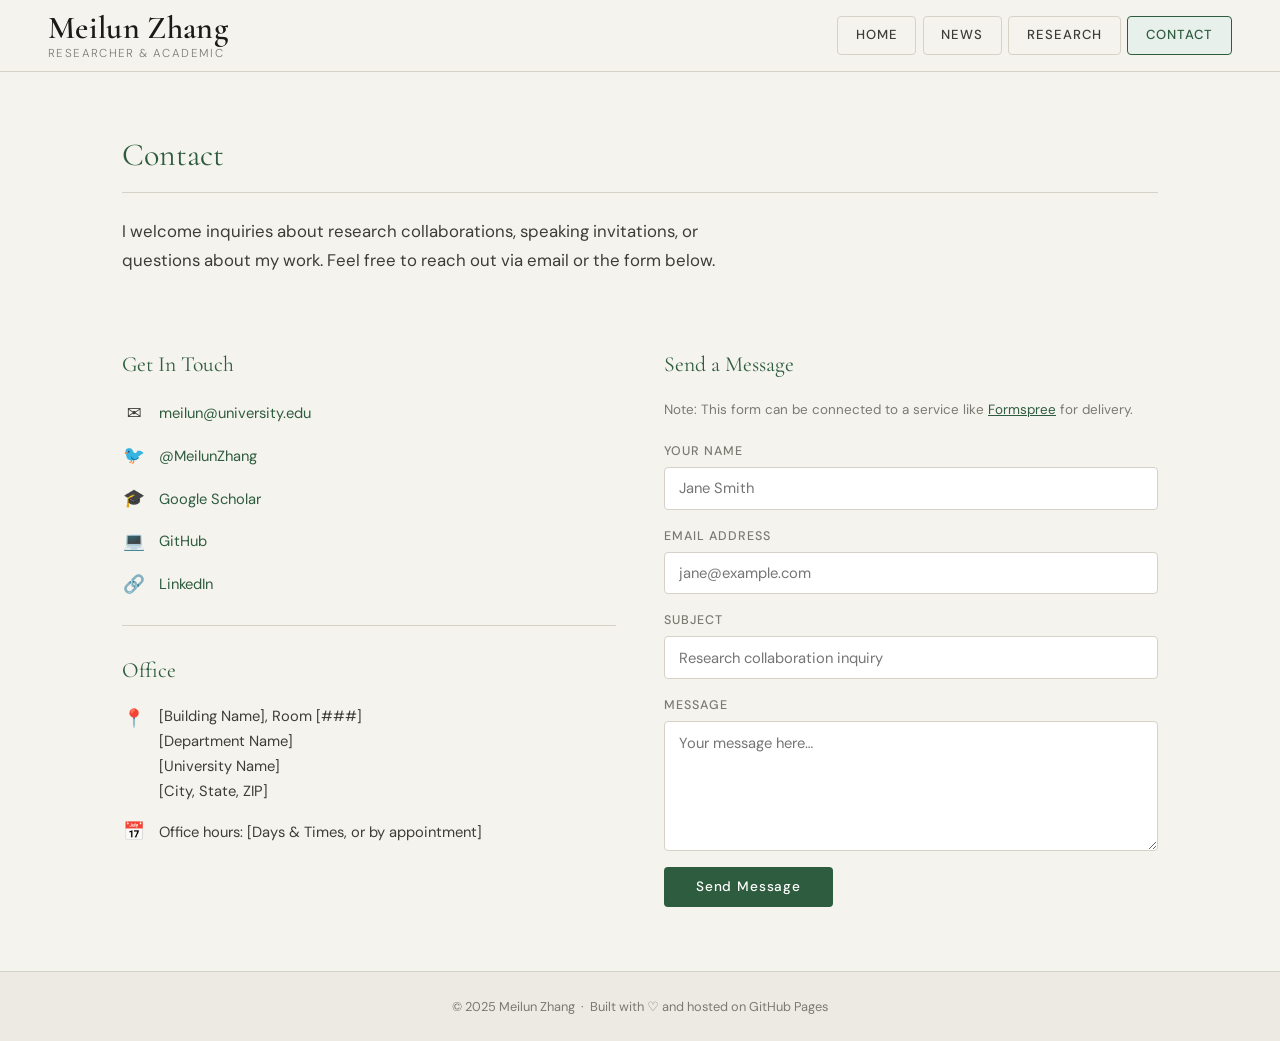
==== contact.html @ bdab4076 "initial page" ====
<!DOCTYPE html>
<html lang="en">
<head>
  <meta charset="UTF-8" />
  <meta name="viewport" content="width=device-width, initial-scale=1.0"/>
  <title>Contact — Meilun Zhang</title>
  <link rel="stylesheet" href="style.css" />
  <link href="https://fonts.googleapis.com/css2?family=Cormorant+Garamond:ital,wght@0,300;0,400;0,600;1,300;1,400&family=DM+Sans:wght@300;400;500&display=swap" rel="stylesheet"/>
</head>
<body>

  <header class="banner">
    <div class="banner-name">
      <span class="name-main">Meilun Zhang</span>
      <span class="name-sub">Researcher &amp; Academic</span>
    </div>
    <nav class="banner-nav">
      <a href="index.html" class="nav-btn">Home</a>
      <a href="news.html" class="nav-btn">News</a>
      <a href="research.html" class="nav-btn">Research</a>
      <a href="contact.html" class="nav-btn active">Contact</a>
    </nav>
  </header>

  <main class="container">

    <section>
      <h2 class="section-title">Contact</h2>
      <p class="page-intro">
        I welcome inquiries about research collaborations, speaking invitations, or questions about my work.
        Feel free to reach out via email or the form below.
      </p>
    </section>

    <section class="contact-grid">

      <!-- LEFT: CONTACT INFO -->
      <div class="contact-info">

        <h3 style="font-family:var(--font-serif);font-size:1.35rem;font-weight:400;color:var(--accent);margin-bottom:1rem;">Get In Touch</h3>

        <div class="contact-row">
          <span class="icon">✉️</span>
          <a href="mailto:meilun@university.edu">meilun@university.edu</a>
        </div>

        <div class="contact-row">
          <span class="icon">🐦</span>
          <a href="https://twitter.com/" target="_blank">@MeilunZhang</a>
        </div>

        <div class="contact-row">
          <span class="icon">🎓</span>
          <a href="https://scholar.google.com/" target="_blank">Google Scholar</a>
        </div>

        <div class="contact-row">
          <span class="icon">💻</span>
          <a href="https://github.com/" target="_blank">GitHub</a>
        </div>

        <div class="contact-row">
          <span class="icon">🔗</span>
          <a href="https://linkedin.com/in/" target="_blank">LinkedIn</a>
        </div>

        <hr style="border:none;border-top:1px solid var(--border);margin:1.6rem 0;" />

        <h3 style="font-family:var(--font-serif);font-size:1.35rem;font-weight:400;color:var(--accent);margin-bottom:1rem;">Office</h3>

        <div class="contact-row" style="align-items:flex-start;">
          <span class="icon">📍</span>
          <span>
            [Building Name], Room [###]<br/>
            [Department Name]<br/>
            [University Name]<br/>
            [City, State, ZIP]
          </span>
        </div>

        <div class="contact-row" style="margin-top:0.6rem;">
          <span class="icon">📅</span>
          <span>Office hours: [Days &amp; Times, or by appointment]</span>
        </div>

      </div>

      <!-- RIGHT: CONTACT FORM (static — wire up via Formspree or similar) -->
      <div>
        <h3 style="font-family:var(--font-serif);font-size:1.35rem;font-weight:400;color:var(--accent);margin-bottom:1rem;">Send a Message</h3>
        <p style="font-size:0.84rem;color:var(--ink-light);margin-bottom:1.2rem;">
          Note: This form can be connected to a service like 
          <a href="https://formspree.io" target="_blank" style="color:var(--accent);">Formspree</a> for delivery.
        </p>

        <form class="contact-form" action="#" method="POST">
          <div class="form-group">
            <label for="name">Your Name</label>
            <input type="text" id="name" name="name" placeholder="Jane Smith" required />
          </div>
          <div class="form-group">
            <label for="email">Email Address</label>
            <input type="email" id="email" name="email" placeholder="jane@example.com" required />
          </div>
          <div class="form-group">
            <label for="subject">Subject</label>
            <input type="text" id="subject" name="subject" placeholder="Research collaboration inquiry" />
          </div>
          <div class="form-group">
            <label for="message">Message</label>
            <textarea id="message" name="message" placeholder="Your message here…" required></textarea>
          </div>
          <button type="submit" class="submit-btn">Send Message</button>
        </form>
      </div>

    </section>

  </main>

  <footer class="site-footer">
    <p>© 2025 Meilun Zhang &nbsp;·&nbsp; Built with ♡ and hosted on GitHub Pages</p>
  </footer>

</body>
</html>
---- style.css ----
/* =============================================
   MEILUN ZHANG — ACADEMIC PERSONAL SITE
   Style: Refined editorial / natural academic
   Fonts: Cormorant Garamond + DM Sans
   ============================================= */

*, *::before, *::after { box-sizing: border-box; margin: 0; padding: 0; }

:root {
  --ink:       #1a1a18;
  --ink-mid:   #3d3d38;
  --ink-light: #7a7a72;
  --paper:     #f5f3ee;
  --paper-dark:#eceae3;
  --accent:    #2e5c3e;      /* Pacific Northwest forest green */
  --accent-lt: #4a8c63;
  --accent-bg: #e8f0eb;
  --gold:      #b5883a;
  --border:    #d6d2c8;
  --radius:    4px;
  --max-w:     1100px;
  --font-serif: 'Cormorant Garamond', Georgia, serif;
  --font-sans:  'DM Sans', system-ui, sans-serif;
}

html { scroll-behavior: smooth; }

body {
  background: var(--paper);
  color: var(--ink);
  font-family: var(--font-sans);
  font-size: 16px;
  line-height: 1.7;
}

/* ── BANNER ─────────────────────────────────── */
.banner {
  display: flex;
  align-items: center;
  justify-content: space-between;
  padding: 0 3rem;
  height: 72px;
  background: var(--paper);
  position: sticky;
  top: 0;
  z-index: 100;
  box-shadow: none;
  border-bottom: 1px solid var(--border);
}

.banner-name {
  display: flex;
  flex-direction: column;
  line-height: 1.15;
}

.name-main {
  font-family: var(--font-serif);
  font-size: 2rem;
  font-weight: 600;
  color: var(--ink);
  letter-spacing: 0.01em;
}

.name-sub {
  font-size: 0.72rem;
  color: var(--ink-light);
  letter-spacing: 0.12em;
  text-transform: uppercase;
  font-weight: 300;
}

/* ── NAV BUTTONS ─────────────────────────────── */
.banner-nav {
  display: flex;
  gap: 0.4rem;
}

.nav-btn {
  font-family: var(--font-sans);
  font-size: 0.82rem;
  font-weight: 500;
  letter-spacing: 0.08em;
  text-transform: uppercase;
  text-decoration: none;
  color: var(--ink-mid);
  padding: 0.45rem 1.1rem;
  border: 1px solid var(--border);
  border-radius: var(--radius);
  transition: background 0.2s, color 0.2s, border-color 0.2s;
}

.nav-btn:hover,
.nav-btn.active {
  background: var(--accent-bg);
  color: var(--accent);
  border-color: var(--accent);
}

.nav-btn.active {
  background: var(--accent-bg);
  border-color: var(--accent);
}

/* ── HERO IMAGE ──────────────────────────────── */
.hero {
  width: 100%;
  overflow: hidden;
  position: relative;
}

.hero-img-wrap {
  position: relative;
  width: 100%;
  height: clamp(260px, 38vw, 480px);
  overflow: hidden;
}

.hero-img {
  width: 100%;
  height: 100%;
  object-fit: cover;
  object-position: center 60%;
  display: block;
  filter: saturate(0.9) brightness(0.95);
  transition: transform 8s ease;
}

.hero-img:hover { transform: scale(1.02); }

.hero-caption {
  position: absolute;
  bottom: 1rem;
  right: 1.4rem;
  font-size: 0.74rem;
  color: rgba(255,255,255,0.75);
  letter-spacing: 0.1em;
  text-transform: uppercase;
  text-shadow: 0 1px 4px rgba(0,0,0,0.5);
}

/* ── CONTAINER ───────────────────────────────── */
.container {
  max-width: var(--max-w);
  margin: 0 auto;
  padding: 3.5rem 2rem 4rem;
  display: flex;
  flex-direction: column;
  gap: 4rem;
}

/* ── SECTION TITLES ──────────────────────────── */
.section-title {
  font-family: var(--font-serif);
  font-size: 2rem;
  font-weight: 400;
  color: var(--accent);
  margin-bottom: 1.5rem;
  padding-bottom: 0.6rem;
  border-bottom: 1.5px solid var(--border);
}

/* ── ABOUT SECTION ───────────────────────────── */
.about-section {
  display: grid;
  grid-template-columns: 1fr 300px;
  gap: 3.5rem;
  align-items: start;
}

.about-text p {
  color: var(--ink-mid);
  margin-bottom: 1rem;
  font-size: 1rem;
}

.about-highlights {
  display: flex;
  flex-direction: column;
  gap: 1rem;
}

.highlight-card {
  background: var(--paper-dark);
  border: 1px solid var(--border);
  border-left: 3px solid var(--accent);
  border-radius: var(--radius);
  padding: 1.1rem 1.2rem;
}

.highlight-icon { font-size: 1.2rem; }

.highlight-card h3 {
  font-family: var(--font-sans);
  font-size: 0.78rem;
  font-weight: 500;
  letter-spacing: 0.1em;
  text-transform: uppercase;
  color: var(--accent);
  margin: 0.3rem 0 0.5rem;
}

.highlight-card p {
  font-size: 0.88rem;
  color: var(--ink-mid);
  line-height: 1.5;
}

/* ── RECENT HIGHLIGHTS ───────────────────────── */
.highlight-row {
  display: flex;
  flex-direction: column;
  gap: 1rem;
  margin-bottom: 1.2rem;
}

.highlight-item {
  display: flex;
  gap: 1.2rem;
  align-items: flex-start;
  padding: 0.9rem 1rem;
  background: var(--paper-dark);
  border-radius: var(--radius);
  border: 1px solid var(--border);
}

.date-tag {
  font-size: 0.75rem;
  font-weight: 500;
  letter-spacing: 0.06em;
  background: var(--accent-bg);
  color: var(--accent);
  padding: 0.2rem 0.55rem;
  border-radius: 2px;
  white-space: nowrap;
  flex-shrink: 0;
  margin-top: 0.15rem;
}

.highlight-item p {
  font-size: 0.92rem;
  color: var(--ink-mid);
}

.btn-link {
  font-size: 0.85rem;
  font-weight: 500;
  color: var(--accent);
  text-decoration: none;
  letter-spacing: 0.03em;
  border-bottom: 1px solid var(--accent-lt);
  padding-bottom: 1px;
  transition: color 0.2s;
}
.btn-link:hover { color: var(--accent-lt); }

/* ── NEWS PAGE ───────────────────────────────── */
.news-list { display: flex; flex-direction: column; gap: 1.4rem; }

.news-item {
  display: grid;
  grid-template-columns: 90px 1fr;
  gap: 1.5rem;
  padding-bottom: 1.4rem;
  border-bottom: 1px solid var(--border);
}

.news-date {
  font-family: var(--font-serif);
  font-size: 0.9rem;
  color: var(--ink-light);
  padding-top: 0.15rem;
}

.news-item h3 {
  font-family: var(--font-sans);
  font-size: 0.95rem;
  font-weight: 500;
  margin-bottom: 0.3rem;
  color: var(--ink);
}

.news-item p { font-size: 0.88rem; color: var(--ink-mid); }

.news-tag {
  display: inline-block;
  font-size: 0.7rem;
  letter-spacing: 0.08em;
  text-transform: uppercase;
  padding: 0.15rem 0.5rem;
  border-radius: 2px;
  margin-bottom: 0.4rem;
}
.tag-pub   { background: #e0ecff; color: #2255a4; }
.tag-award { background: #fff4d6; color: #8a5c00; }
.tag-talk  { background: #e8f0eb; color: var(--accent); }
.tag-misc  { background: var(--paper-dark); color: var(--ink-light); }

/* ── RESEARCH PAGE ───────────────────────────── */
.research-grid {
  display: grid;
  grid-template-columns: repeat(auto-fill, minmax(300px, 1fr));
  gap: 1.5rem;
  margin-bottom: 2rem;
}

.research-card {
  background: var(--paper-dark);
  border: 1px solid var(--border);
  border-radius: var(--radius);
  padding: 1.5rem;
  transition: box-shadow 0.2s;
}

.research-card:hover { box-shadow: 0 4px 18px rgba(0,0,0,0.08); }

.research-card h3 {
  font-family: var(--font-serif);
  font-size: 1.2rem;
  font-weight: 400;
  color: var(--accent);
  margin-bottom: 0.6rem;
}

.research-card p { font-size: 0.88rem; color: var(--ink-mid); }

.pub-list { display: flex; flex-direction: column; gap: 1.2rem; }

.pub-item {
  padding: 1rem 1.2rem;
  border-left: 3px solid var(--border);
  background: var(--paper-dark);
  border-radius: 0 var(--radius) var(--radius) 0;
  transition: border-color 0.2s;
}

.pub-item:hover { border-left-color: var(--accent); }

.pub-item h4 {
  font-family: var(--font-sans);
  font-size: 0.95rem;
  font-weight: 500;
  margin-bottom: 0.25rem;
}

.pub-item .pub-venue {
  font-size: 0.82rem;
  color: var(--accent-lt);
  font-style: italic;
}

.pub-item .pub-authors {
  font-size: 0.82rem;
  color: var(--ink-light);
}

.pub-links { margin-top: 0.5rem; display: flex; gap: 0.6rem; }

.pub-link {
  font-size: 0.75rem;
  font-weight: 500;
  letter-spacing: 0.06em;
  text-transform: uppercase;
  color: var(--accent);
  text-decoration: none;
  padding: 0.15rem 0.5rem;
  border: 1px solid var(--accent);
  border-radius: 2px;
  transition: background 0.2s, color 0.2s;
}
.pub-link:hover { background: var(--accent); color: #fff; }

/* ── CONTACT PAGE ────────────────────────────── */
.contact-grid {
  display: grid;
  grid-template-columns: 1fr 1fr;
  gap: 3rem;
}

.contact-info p { font-size: 0.92rem; color: var(--ink-mid); margin-bottom: 0.6rem; }

.contact-row {
  display: flex;
  align-items: center;
  gap: 0.8rem;
  margin-bottom: 0.8rem;
}

.contact-row .icon { font-size: 1.1rem; width: 1.5rem; text-align: center; }

.contact-row a {
  color: var(--accent);
  text-decoration: none;
  font-size: 0.92rem;
}
.contact-row a:hover { text-decoration: underline; }

.contact-row span { font-size: 0.92rem; color: var(--ink-mid); }

.contact-form { display: flex; flex-direction: column; gap: 1rem; }

.form-group { display: flex; flex-direction: column; gap: 0.3rem; }

.form-group label {
  font-size: 0.78rem;
  font-weight: 500;
  letter-spacing: 0.08em;
  text-transform: uppercase;
  color: var(--ink-light);
}

.form-group input,
.form-group textarea {
  font-family: var(--font-sans);
  font-size: 0.92rem;
  padding: 0.65rem 0.9rem;
  border: 1px solid var(--border);
  border-radius: var(--radius);
  background: #fff;
  color: var(--ink);
  outline: none;
  transition: border-color 0.2s;
}

.form-group input:focus,
.form-group textarea:focus { border-color: var(--accent); }

.form-group textarea { resize: vertical; min-height: 130px; }

.submit-btn {
  align-self: flex-start;
  background: var(--accent);
  color: #fff;
  border: none;
  padding: 0.7rem 2rem;
  font-family: var(--font-sans);
  font-size: 0.85rem;
  font-weight: 500;
  letter-spacing: 0.06em;
  border-radius: var(--radius);
  cursor: pointer;
  transition: background 0.2s;
}
.submit-btn:hover { background: var(--accent-lt); }

/* ── PAGE INTRO ──────────────────────────────── */
.page-intro {
  font-size: 1.05rem;
  color: var(--ink-mid);
  max-width: 640px;
  margin-bottom: 0.5rem;
}

/* ── FOOTER ──────────────────────────────────── */
.site-footer {
  text-align: center;
  padding: 1.5rem;
  font-size: 0.8rem;
  color: var(--ink-light);
  border-top: 1px solid var(--border);
  background: var(--paper-dark);
}

/* ── RESPONSIVE ──────────────────────────────── */
@media (max-width: 800px) {
  .banner { padding: 0 1.2rem; }
  .name-sub { display: none; }
  .about-section { grid-template-columns: 1fr; }
  .contact-grid  { grid-template-columns: 1fr; }
  .research-grid { grid-template-columns: 1fr; }
  .news-item     { grid-template-columns: 1fr; gap: 0.3rem; }
}

@media (max-width: 520px) {
  .banner { height: 60px; }
  .name-main { font-size: 1.2rem; }
  .nav-btn { font-size: 0.72rem; padding: 0.35rem 0.7rem; }
}
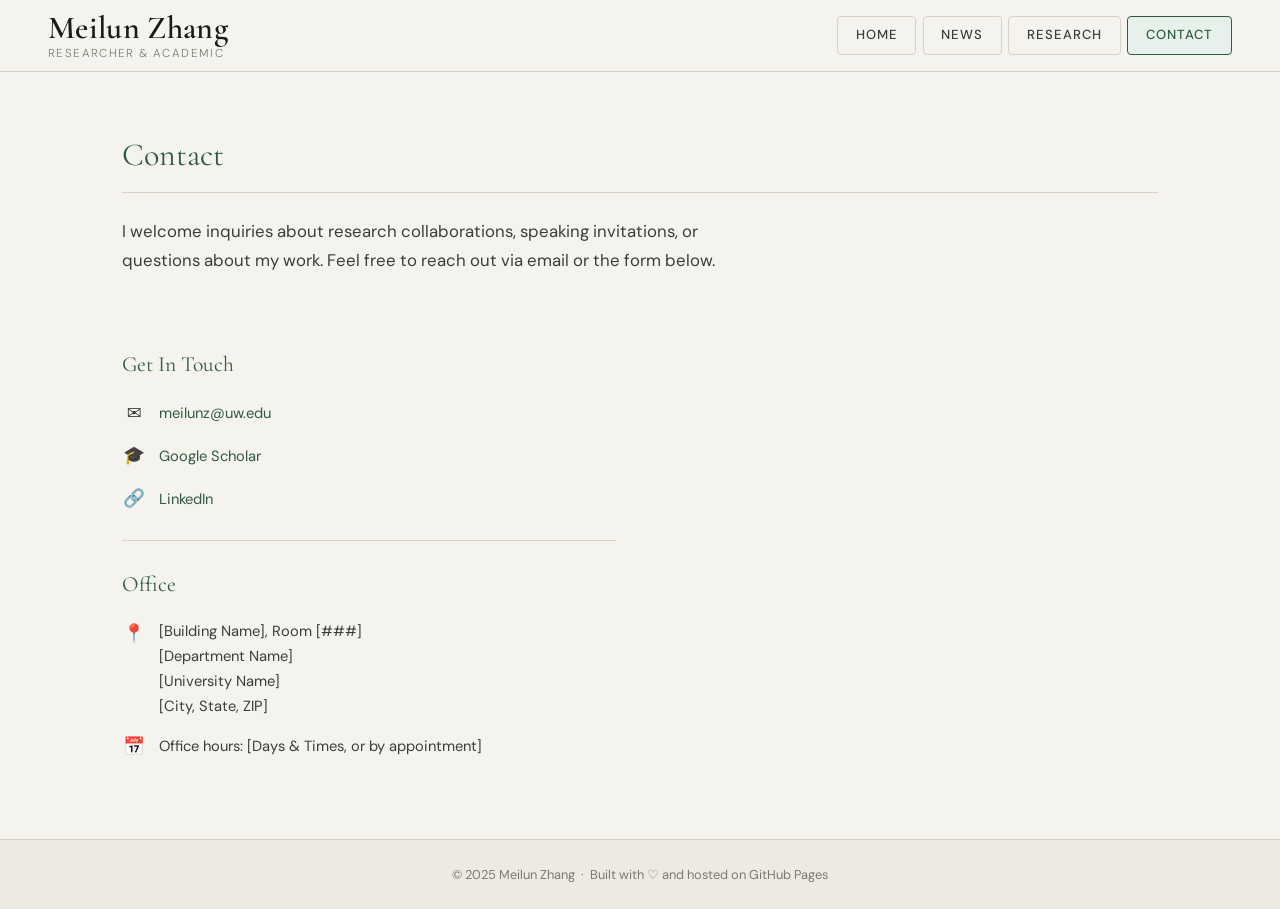
==== commit 56c0ad43: "home page update" ====
--- a/contact.html
+++ b/contact.html
@@ -41,23 +41,23 @@
 
         <div class="contact-row">
           <span class="icon">✉️</span>
-          <a href="mailto:meilun@university.edu">meilun@university.edu</a>
+          <a href="mailto:meilun@university.edu">meilunz@uw.edu</a>
         </div>
-
+<!-- 
         <div class="contact-row">
           <span class="icon">🐦</span>
           <a href="https://twitter.com/" target="_blank">@MeilunZhang</a>
-        </div>
+        </div> -->
 
         <div class="contact-row">
           <span class="icon">🎓</span>
-          <a href="https://scholar.google.com/" target="_blank">Google Scholar</a>
+          <a href="https://scholar.google.com/citations?user=YMAUSdoAAAAJ&hl=en" target="_blank">Google Scholar</a>
         </div>
 
-        <div class="contact-row">
+        <!-- <div class="contact-row">
           <span class="icon">💻</span>
           <a href="https://github.com/" target="_blank">GitHub</a>
-        </div>
+        </div> -->
 
         <div class="contact-row">
           <span class="icon">🔗</span>
@@ -85,7 +85,7 @@
 
       </div>
 
-      <!-- RIGHT: CONTACT FORM (static — wire up via Formspree or similar) -->
+      <!-- RIGHT: CONTACT FORM (static — wire up via Formspree or similar)
       <div>
         <h3 style="font-family:var(--font-serif);font-size:1.35rem;font-weight:400;color:var(--accent);margin-bottom:1rem;">Send a Message</h3>
         <p style="font-size:0.84rem;color:var(--ink-light);margin-bottom:1.2rem;">
@@ -112,7 +112,7 @@
           </div>
           <button type="submit" class="submit-btn">Send Message</button>
         </form>
-      </div>
+      </div> -->
 
     </section>
 
--- a/style.css
+++ b/style.css
@@ -188,9 +188,13 @@
   padding: 1.1rem 1.2rem;
 }
 
+
 .highlight-icon { font-size: 1.2rem; }
 
 .highlight-card h3 {
+  display: flex;
+  align-items: center;
+  gap: 8px;
   font-family: var(--font-sans);
   font-size: 0.78rem;
   font-weight: 500;
@@ -204,6 +208,7 @@
   font-size: 0.88rem;
   color: var(--ink-mid);
   line-height: 1.5;
+  margin-bottom: 10px;
 }
 
 /* ── RECENT HIGHLIGHTS ───────────────────────── */
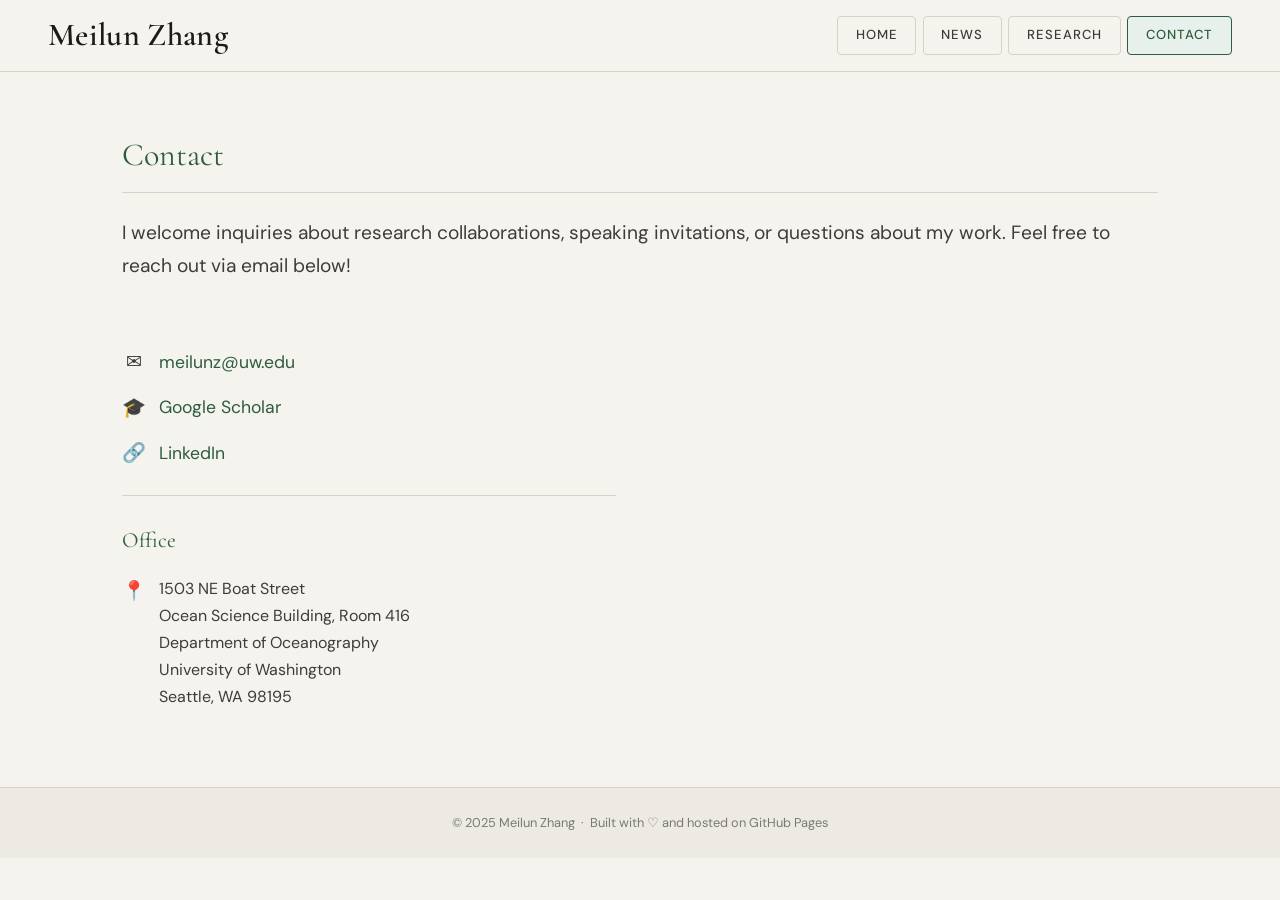
==== commit 8f4fd5ba: "profile photo and contact update" ====
--- a/contact.html
+++ b/contact.html
@@ -12,7 +12,7 @@
   <header class="banner">
     <div class="banner-name">
       <span class="name-main">Meilun Zhang</span>
-      <span class="name-sub">Researcher &amp; Academic</span>
+      <!-- <span class="name-sub">Researcher &amp; Academic</span> -->
     </div>
     <nav class="banner-nav">
       <a href="index.html" class="nav-btn">Home</a>
@@ -26,10 +26,7 @@
 
     <section>
       <h2 class="section-title">Contact</h2>
-      <p class="page-intro">
-        I welcome inquiries about research collaborations, speaking invitations, or questions about my work.
-        Feel free to reach out via email or the form below.
-      </p>
+      <p class="page-intro">I welcome inquiries about research collaborations, speaking invitations, or questions about my work. Feel free to reach out via email below!</p>
     </section>
 
     <section class="contact-grid">
@@ -37,11 +34,10 @@
       <!-- LEFT: CONTACT INFO -->
       <div class="contact-info">
 
-        <h3 style="font-family:var(--font-serif);font-size:1.35rem;font-weight:400;color:var(--accent);margin-bottom:1rem;">Get In Touch</h3>
-
+        <!-- <h3 style="font-family:var(--font-serif);font-size:1.35rem;font-weight:400;color:var(--accent);margin-bottom:1rem;">Get In Touch</h3> -->
         <div class="contact-row">
           <span class="icon">✉️</span>
-          <a href="mailto:meilun@university.edu">meilunz@uw.edu</a>
+          <a href="mailto:meilunz@uw.edu">meilunz@uw.edu</a>
         </div>
 <!-- 
         <div class="contact-row">
@@ -61,7 +57,7 @@
 
         <div class="contact-row">
           <span class="icon">🔗</span>
-          <a href="https://linkedin.com/in/" target="_blank">LinkedIn</a>
+          <a href="https://www.linkedin.com/in/meilun-zhang-aa11361a3/" target="_blank">LinkedIn</a>
         </div>
 
         <hr style="border:none;border-top:1px solid var(--border);margin:1.6rem 0;" />
@@ -71,17 +67,18 @@
         <div class="contact-row" style="align-items:flex-start;">
           <span class="icon">📍</span>
           <span>
-            [Building Name], Room [###]<br/>
-            [Department Name]<br/>
-            [University Name]<br/>
-            [City, State, ZIP]
+            1503 NE Boat Street<br/>
+            Ocean Science Building, Room 416<br/>
+            Department of Oceanography<br/>
+            University of Washington<br/>
+            Seattle, WA 98195
           </span>
         </div>
 
-        <div class="contact-row" style="margin-top:0.6rem;">
+        <!-- <div class="contact-row" style="margin-top:0.6rem;">
           <span class="icon">📅</span>
           <span>Office hours: [Days &amp; Times, or by appointment]</span>
-        </div>
+        </div> -->
 
       </div>
 
--- a/style.css
+++ b/style.css
@@ -171,7 +171,20 @@
 .about-text p {
   color: var(--ink-mid);
   margin-bottom: 1rem;
-  font-size: 1rem;
+  font-size: 1.2rem;
+}
+
+.about-photo-wrap {
+  margin-bottom: 0;
+}
+
+.about-photo {
+  width: 100%;
+  aspect-ratio: 1 / 1;
+  object-fit: cover;
+  border-radius: var(--radius);
+  display: block;
+  border: 1px solid var(--border);
 }
 
 .about-highlights {
@@ -196,7 +209,7 @@
   align-items: center;
   gap: 8px;
   font-family: var(--font-sans);
-  font-size: 0.78rem;
+  font-size: 1rem;
   font-weight: 500;
   letter-spacing: 0.1em;
   text-transform: uppercase;
@@ -205,7 +218,7 @@
 }
 
 .highlight-card p {
-  font-size: 0.88rem;
+  font-size: 1rem;
   color: var(--ink-mid);
   line-height: 1.5;
   margin-bottom: 10px;
@@ -230,7 +243,7 @@
 }
 
 .date-tag {
-  font-size: 0.75rem;
+  font-size: 1rem;
   font-weight: 500;
   letter-spacing: 0.06em;
   background: var(--accent-bg);
@@ -243,7 +256,7 @@
 }
 
 .highlight-item p {
-  font-size: 0.92rem;
+  font-size: 1.2rem;
   color: var(--ink-mid);
 }
 
@@ -382,7 +395,7 @@
   gap: 3rem;
 }
 
-.contact-info p { font-size: 0.92rem; color: var(--ink-mid); margin-bottom: 0.6rem; }
+.contact-info p { font-size: 1.2rem; color: var(--ink-mid); margin-bottom: 0.6rem; }
 
 .contact-row {
   display: flex;
@@ -391,16 +404,17 @@
   margin-bottom: 0.8rem;
 }
 
-.contact-row .icon { font-size: 1.1rem; width: 1.5rem; text-align: center; }
+.contact-row .icon { font-size: 1.2rem; width: 1.5rem; text-align: center; }
 
 .contact-row a {
   color: var(--accent);
   text-decoration: none;
-  font-size: 0.92rem;
+  font-size: 1.1rem;
 }
 .contact-row a:hover { text-decoration: underline; }
 
-.contact-row span { font-size: 0.92rem; color: var(--ink-mid); }
+.contact-row span { font-size: 1rem; color: var(--ink-mid); }
+
 
 .contact-form { display: flex; flex-direction: column; gap: 1rem; }
 
@@ -450,10 +464,10 @@
 
 /* ── PAGE INTRO ──────────────────────────────── */
 .page-intro {
-  font-size: 1.05rem;
+  font-size: 1.2rem;
   color: var(--ink-mid);
-  max-width: 640px;
-  margin-bottom: 0.5rem;
+  max-width: 100%;
+  margin-bottom: 0rem;
 }
 
 /* ── FOOTER ──────────────────────────────────── */
